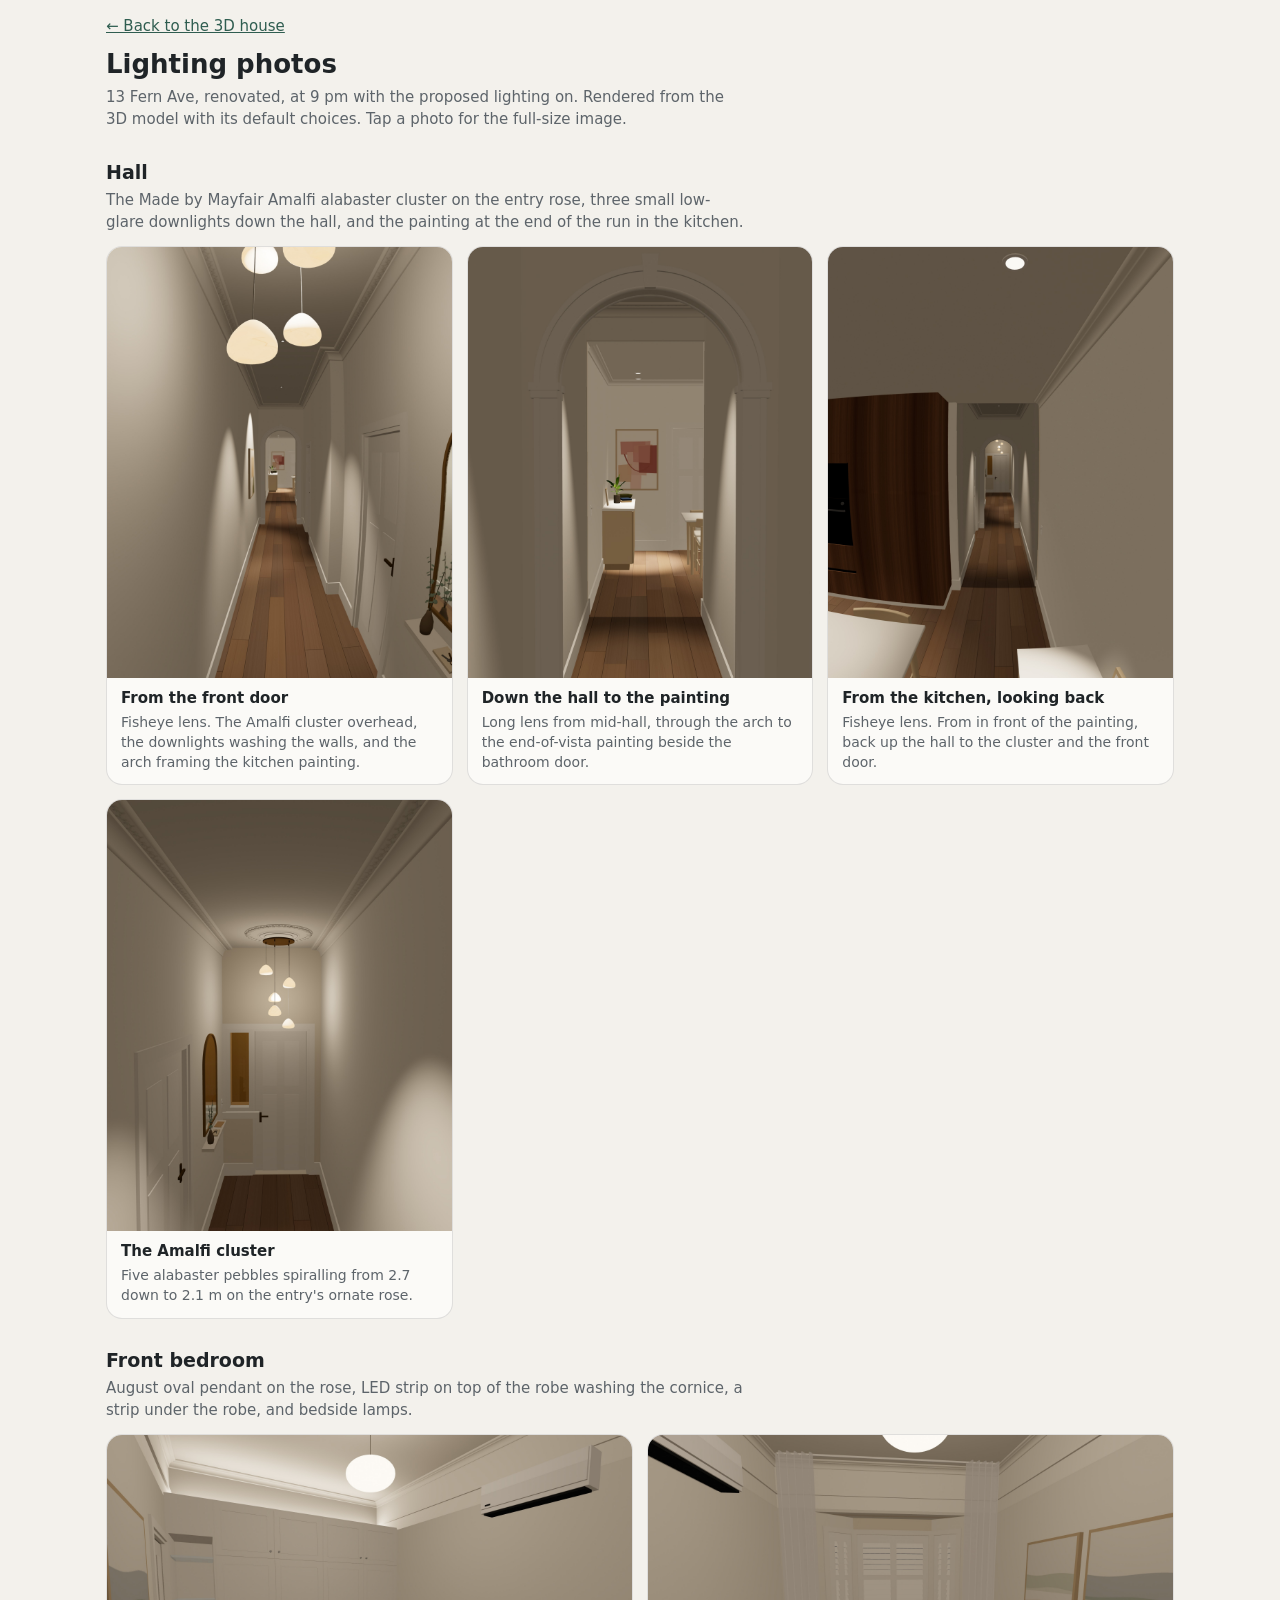
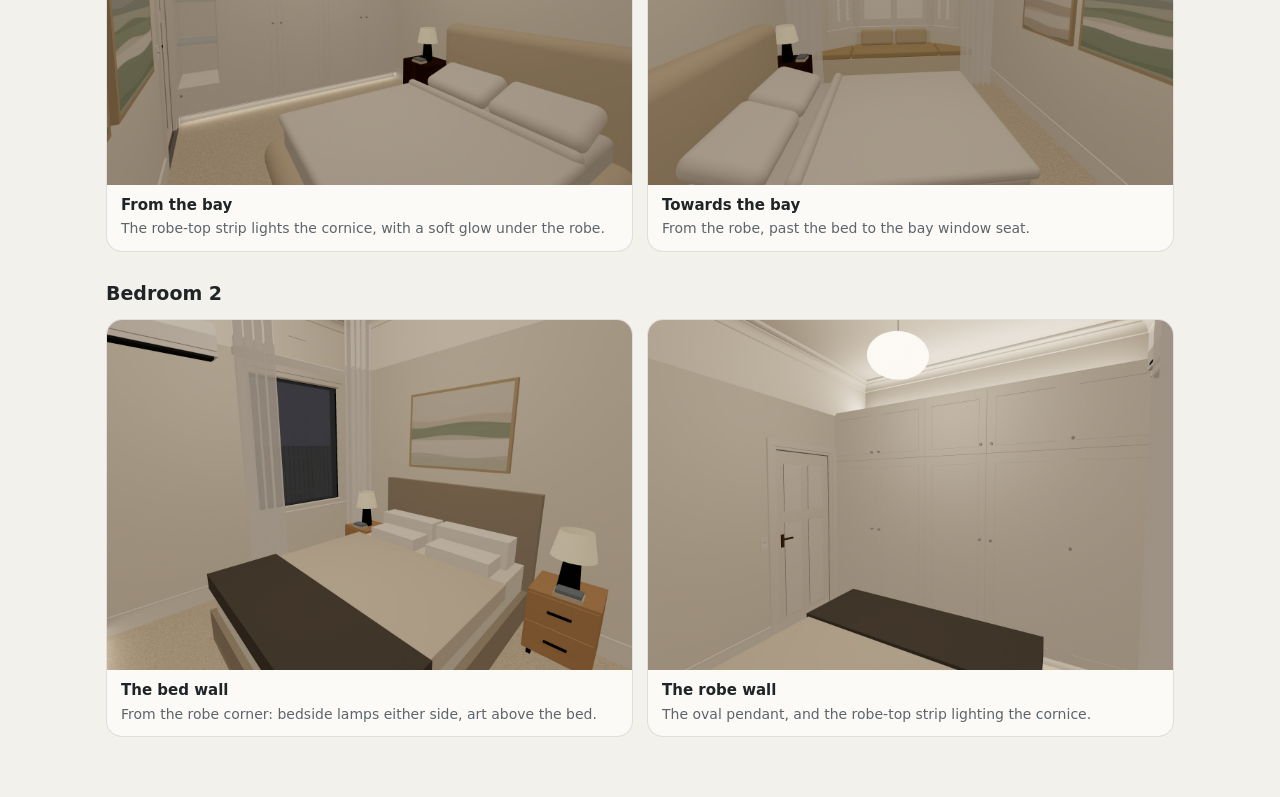
==== photos/index.html @ e70da835 "Update model" ====
<!doctype html>
<html lang="en">
<head>
<meta charset="utf-8">
<meta name="viewport" content="width=device-width, initial-scale=1, viewport-fit=cover">
<title>Lighting photos</title>
<style>
  :root { --bg: #f3f1ec; --card: #fbfaf7; --ink: #1f2427; --muted: #5d646a; --line: rgba(31,36,39,0.13); --accent: #2f5d50; color-scheme: light; }
  * { box-sizing: border-box; }
  body { margin: 0; background: var(--bg); color: var(--ink); font: 15px/1.45 system-ui, -apple-system, sans-serif; }
  main { max-width: 1100px; margin: 0 auto; padding: 16px 16px 60px; }
  a { color: var(--accent); }
  h1 { margin: 8px 0 4px; font-size: 26px; }
  h2 { margin: 28px 0 4px; font-size: 19px; }
  .sub { margin: 0 0 8px; color: var(--muted); max-width: 640px; }
  .grid { display: grid; gap: 14px; grid-template-columns: repeat(auto-fill, minmax(min(100%, 320px), 1fr)); margin-top: 12px; }
  .grid.wide { grid-template-columns: repeat(auto-fill, minmax(min(100%, 460px), 1fr)); }
  figure { margin: 0; background: var(--card); border: 1px solid var(--line); border-radius: 16px; overflow: hidden; }
  figure a { display: block; }
  img { display: block; width: 100%; height: auto; background: #2a2622; }
  figcaption { padding: 10px 14px 12px; color: var(--muted); font-size: 14px; }
  figcaption b { display: block; color: var(--ink); font-size: 15px; margin-bottom: 2px; }
</style>
</head>
<body>
<main>
  <a href="../renovated/">← Back to the 3D house</a>
  <h1>Lighting photos</h1>
  <p class="sub">13 Fern Ave, renovated, at 9 pm with the proposed lighting on. Rendered from the 3D model with its default choices. Tap a photo for the full-size image.</p>

  <h2>Hall</h2>
  <p class="sub">The Made by Mayfair Amalfi alabaster cluster on the entry rose, three small low-glare downlights down the hall, and the painting at the end of the run in the kitchen.</p>
  <div class="grid">
    <figure><a href="img/hall-vista.jpg"><img src="img/hall-vista.jpg" width="2000" height="2500" loading="lazy" alt="Hall at night from just inside the front door, the alabaster cluster overhead and the hall running to the kitchen painting"></a>
      <figcaption><b>From the front door</b>Fisheye lens. The Amalfi cluster overhead, the downlights washing the walls, and the arch framing the kitchen painting.</figcaption></figure>
    <figure><a href="img/hall-painting.jpg"><img src="img/hall-painting.jpg" width="2000" height="2500" loading="lazy" alt="Long-lens view through the hall arch to the painting on the kitchen wall"></a>
      <figcaption><b>Down the hall to the painting</b>Long lens from mid-hall, through the arch to the end-of-vista painting beside the bathroom door.</figcaption></figure>
    <figure><a href="img/hall-back.jpg"><img src="img/hall-back.jpg" width="2000" height="2500" loading="lazy" alt="From the kitchen looking back up the hall to the front door and the glowing cluster"></a>
      <figcaption><b>From the kitchen, looking back</b>Fisheye lens. From in front of the painting, back up the hall to the cluster and the front door.</figcaption></figure>
    <figure><a href="img/amalfi.jpg"><img src="img/amalfi.jpg" width="2000" height="2500" loading="lazy" alt="Close view of the five alabaster pebbles hanging from the ornate entry ceiling rose"></a>
      <figcaption><b>The Amalfi cluster</b>Five alabaster pebbles spiralling from 2.7 down to 2.1 m on the entry's ornate rose.</figcaption></figure>
  </div>

  <h2>Front bedroom</h2>
  <p class="sub">August oval pendant on the rose, LED strip on top of the robe washing the cornice, a strip under the robe, and bedside lamps.</p>
  <div class="grid wide">
    <figure><a href="img/front-bed.jpg"><img src="img/front-bed.jpg" width="3000" height="2000" loading="lazy" alt="Front bedroom at night from the bay, robe-top light washing the cornice, bed and lamp"></a>
      <figcaption><b>From the bay</b>The robe-top strip lights the cornice, with a soft glow under the robe.</figcaption></figure>
    <figure><a href="img/front-bed-2.jpg"><img src="img/front-bed-2.jpg" width="3000" height="2000" loading="lazy" alt="Front bedroom from the robe looking to the bay window seat, art on the right"></a>
      <figcaption><b>Towards the bay</b>From the robe, past the bed to the bay window seat.</figcaption></figure>
  </div>

  <h2>Bedroom 2</h2>
  <div class="grid wide">
    <figure><a href="img/bed2.jpg"><img src="img/bed2.jpg" width="3000" height="2000" loading="lazy" alt="Bedroom 2 at night, bed against the north wall with lamps either side"></a>
      <figcaption><b>The bed wall</b>From the robe corner: bedside lamps either side, art above the bed.</figcaption></figure>
    <figure><a href="img/bed2-robe.jpg"><img src="img/bed2-robe.jpg" width="3000" height="2000" loading="lazy" alt="Bedroom 2 robe wall with the oval pendant and the light on the cornice above the robe"></a>
      <figcaption><b>The robe wall</b>The oval pendant, and the robe-top strip lighting the cornice.</figcaption></figure>
  </div>
</main>
</body>
</html>
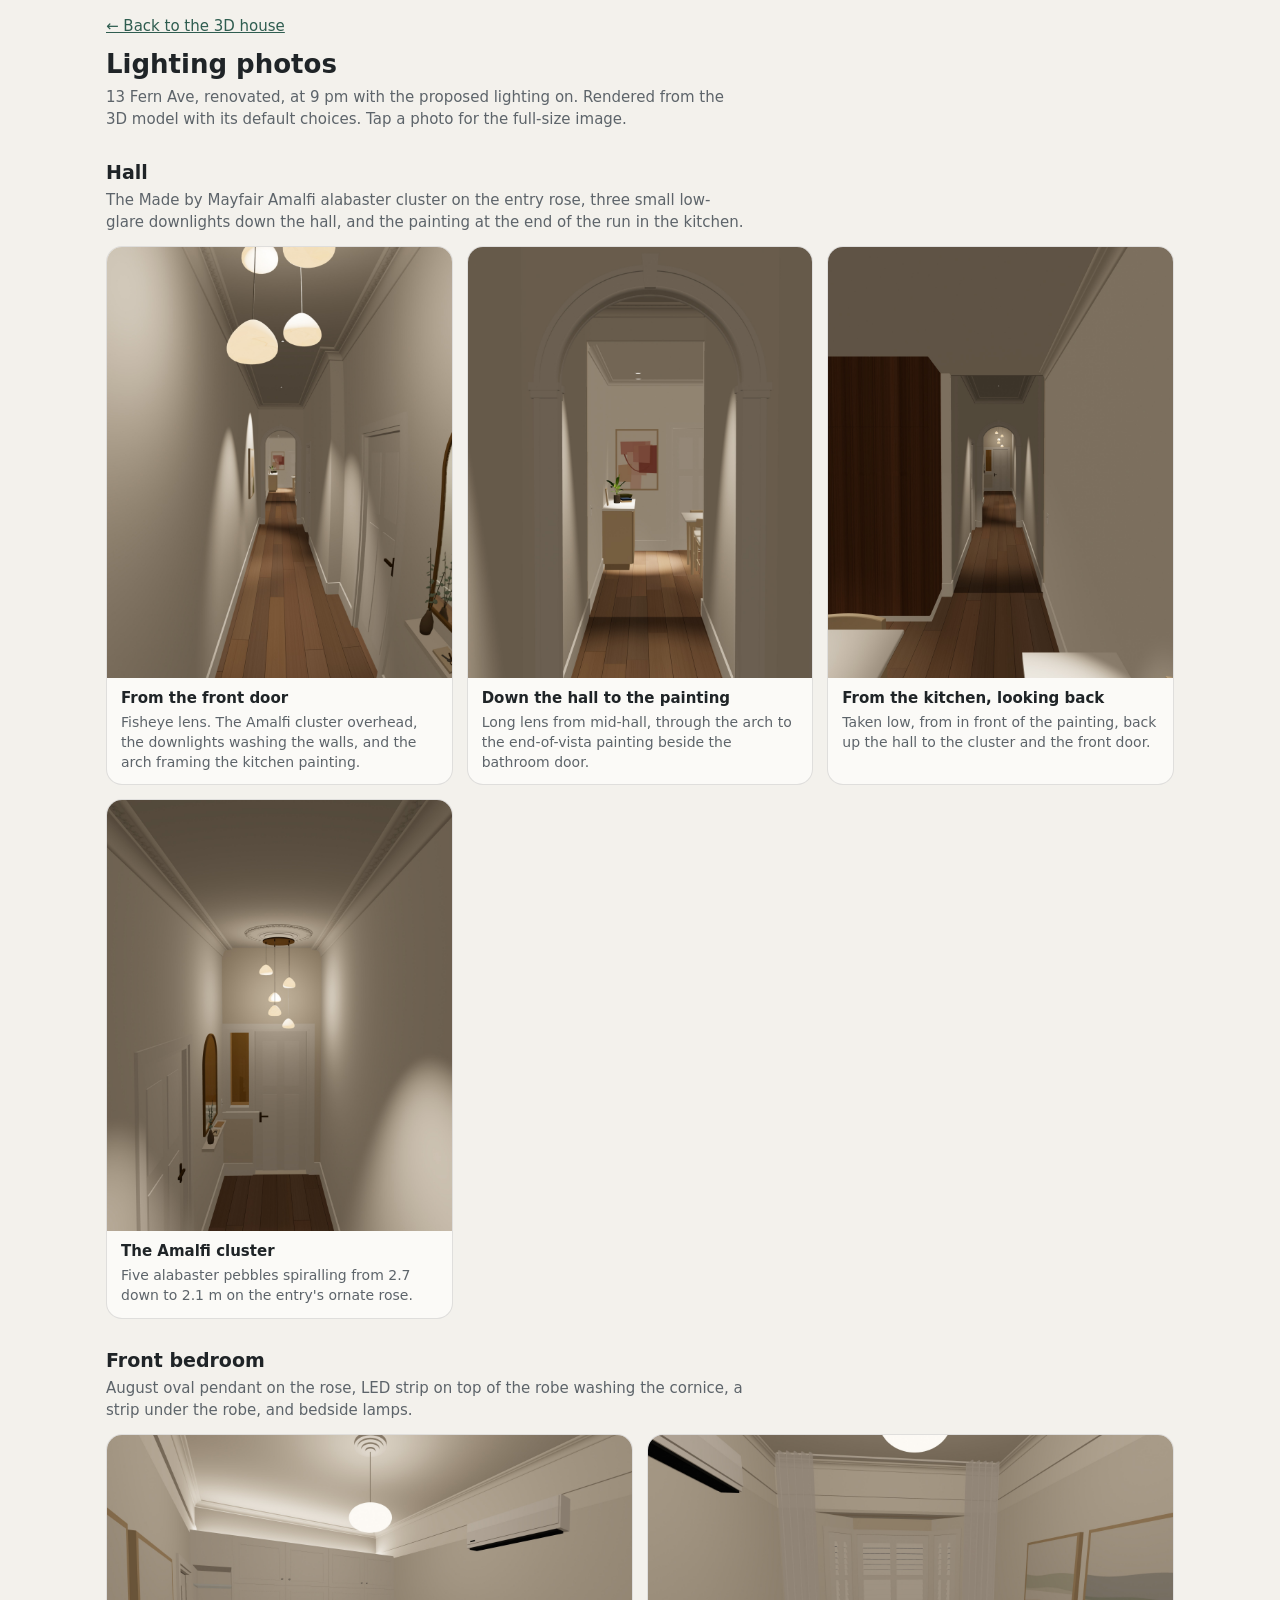
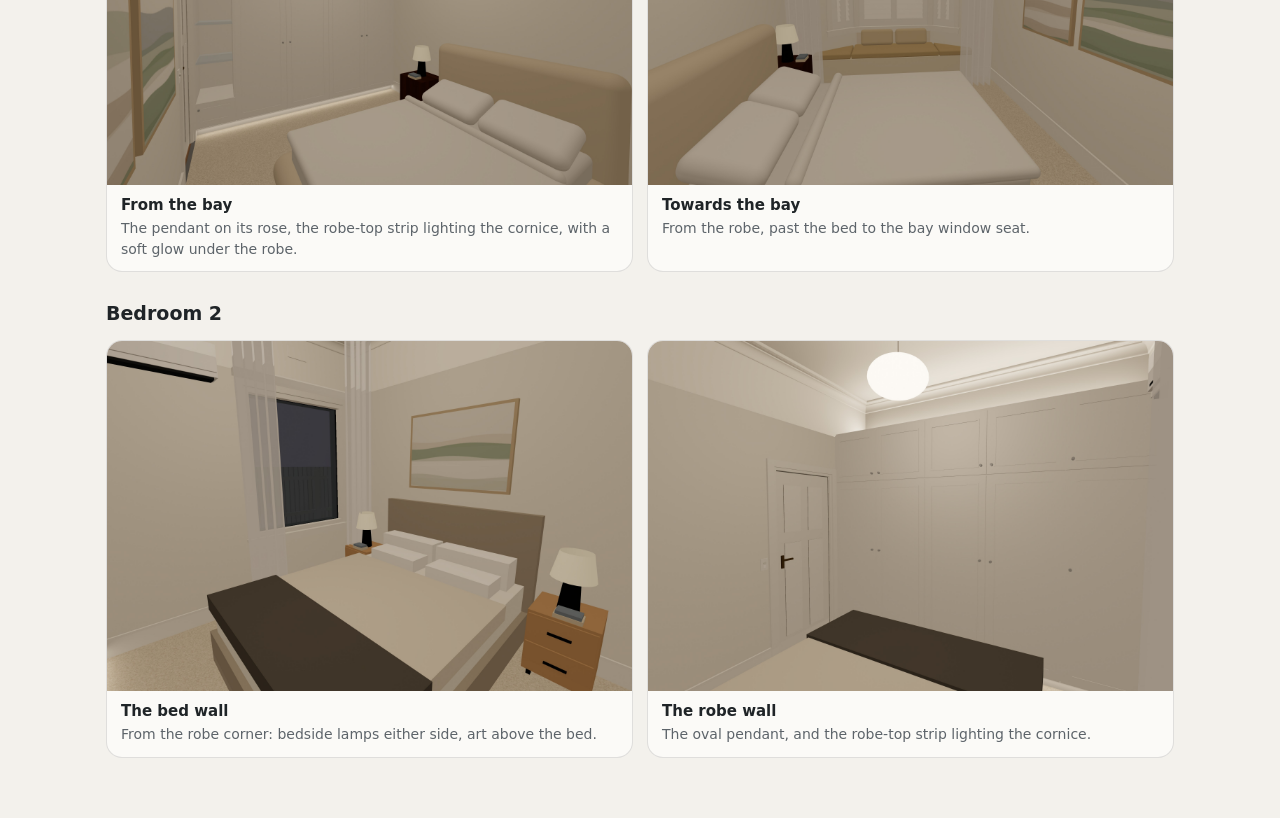
==== commit 10d98ea9: "Update model" ====
--- a/photos/index.html
+++ b/photos/index.html
@@ -35,8 +35,8 @@
       <figcaption><b>From the front door</b>Fisheye lens. The Amalfi cluster overhead, the downlights washing the walls, and the arch framing the kitchen painting.</figcaption></figure>
     <figure><a href="img/hall-painting.jpg"><img src="img/hall-painting.jpg" width="2000" height="2500" loading="lazy" alt="Long-lens view through the hall arch to the painting on the kitchen wall"></a>
       <figcaption><b>Down the hall to the painting</b>Long lens from mid-hall, through the arch to the end-of-vista painting beside the bathroom door.</figcaption></figure>
-    <figure><a href="img/hall-back.jpg"><img src="img/hall-back.jpg" width="2000" height="2500" loading="lazy" alt="From the kitchen looking back up the hall to the front door and the glowing cluster"></a>
-      <figcaption><b>From the kitchen, looking back</b>Fisheye lens. From in front of the painting, back up the hall to the cluster and the front door.</figcaption></figure>
+    <figure><a href="img/hall-back.jpg?v=2"><img src="img/hall-back.jpg?v=2" width="2000" height="2500" loading="lazy" alt="From the kitchen looking back up the hall to the front door and the glowing cluster"></a>
+      <figcaption><b>From the kitchen, looking back</b>Taken low, from in front of the painting, back up the hall to the cluster and the front door.</figcaption></figure>
     <figure><a href="img/amalfi.jpg"><img src="img/amalfi.jpg" width="2000" height="2500" loading="lazy" alt="Close view of the five alabaster pebbles hanging from the ornate entry ceiling rose"></a>
       <figcaption><b>The Amalfi cluster</b>Five alabaster pebbles spiralling from 2.7 down to 2.1 m on the entry's ornate rose.</figcaption></figure>
   </div>
@@ -44,8 +44,8 @@
   <h2>Front bedroom</h2>
   <p class="sub">August oval pendant on the rose, LED strip on top of the robe washing the cornice, a strip under the robe, and bedside lamps.</p>
   <div class="grid wide">
-    <figure><a href="img/front-bed.jpg"><img src="img/front-bed.jpg" width="3000" height="2000" loading="lazy" alt="Front bedroom at night from the bay, robe-top light washing the cornice, bed and lamp"></a>
-      <figcaption><b>From the bay</b>The robe-top strip lights the cornice, with a soft glow under the robe.</figcaption></figure>
+    <figure><a href="img/front-bed.jpg?v=2"><img src="img/front-bed.jpg?v=2" width="3000" height="2000" loading="lazy" alt="Front bedroom at night from the bay, robe-top light washing the cornice, bed and lamp"></a>
+      <figcaption><b>From the bay</b>The pendant on its rose, the robe-top strip lighting the cornice, with a soft glow under the robe.</figcaption></figure>
     <figure><a href="img/front-bed-2.jpg"><img src="img/front-bed-2.jpg" width="3000" height="2000" loading="lazy" alt="Front bedroom from the robe looking to the bay window seat, art on the right"></a>
       <figcaption><b>Towards the bay</b>From the robe, past the bed to the bay window seat.</figcaption></figure>
   </div>
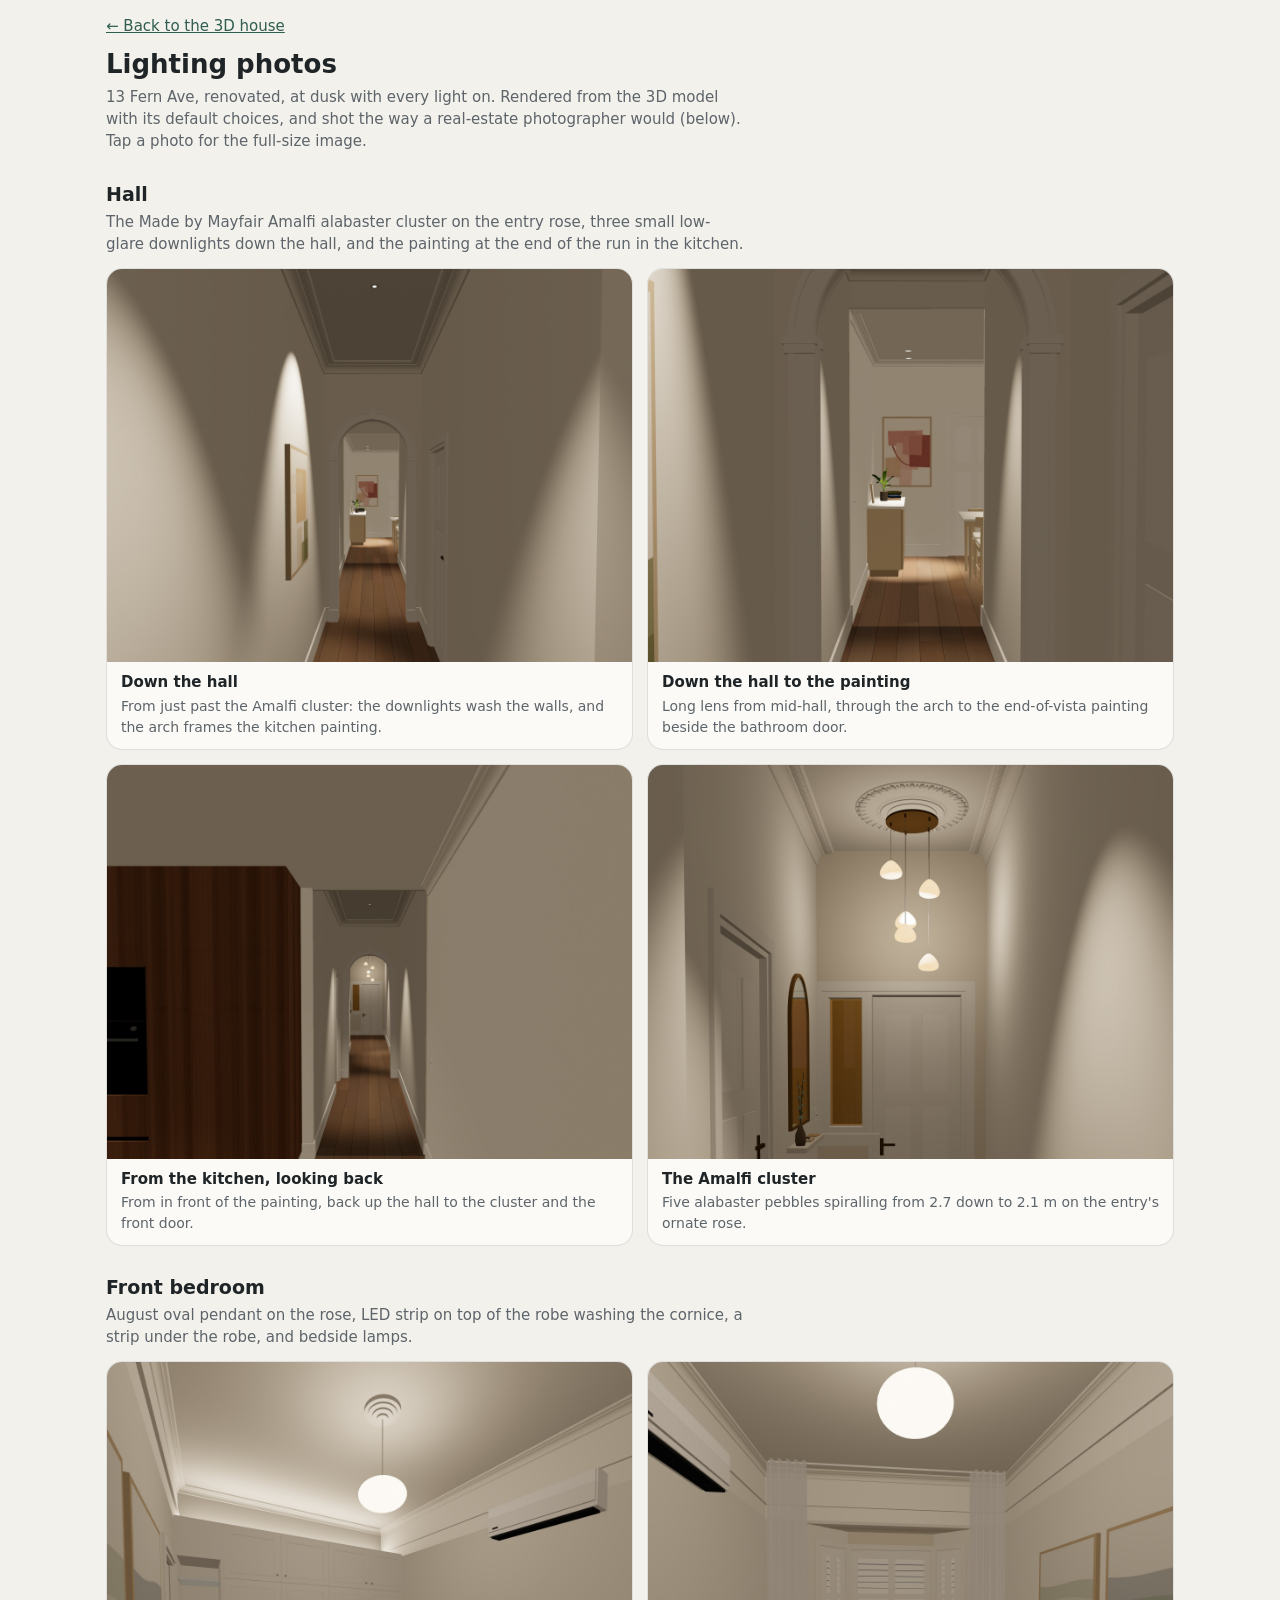
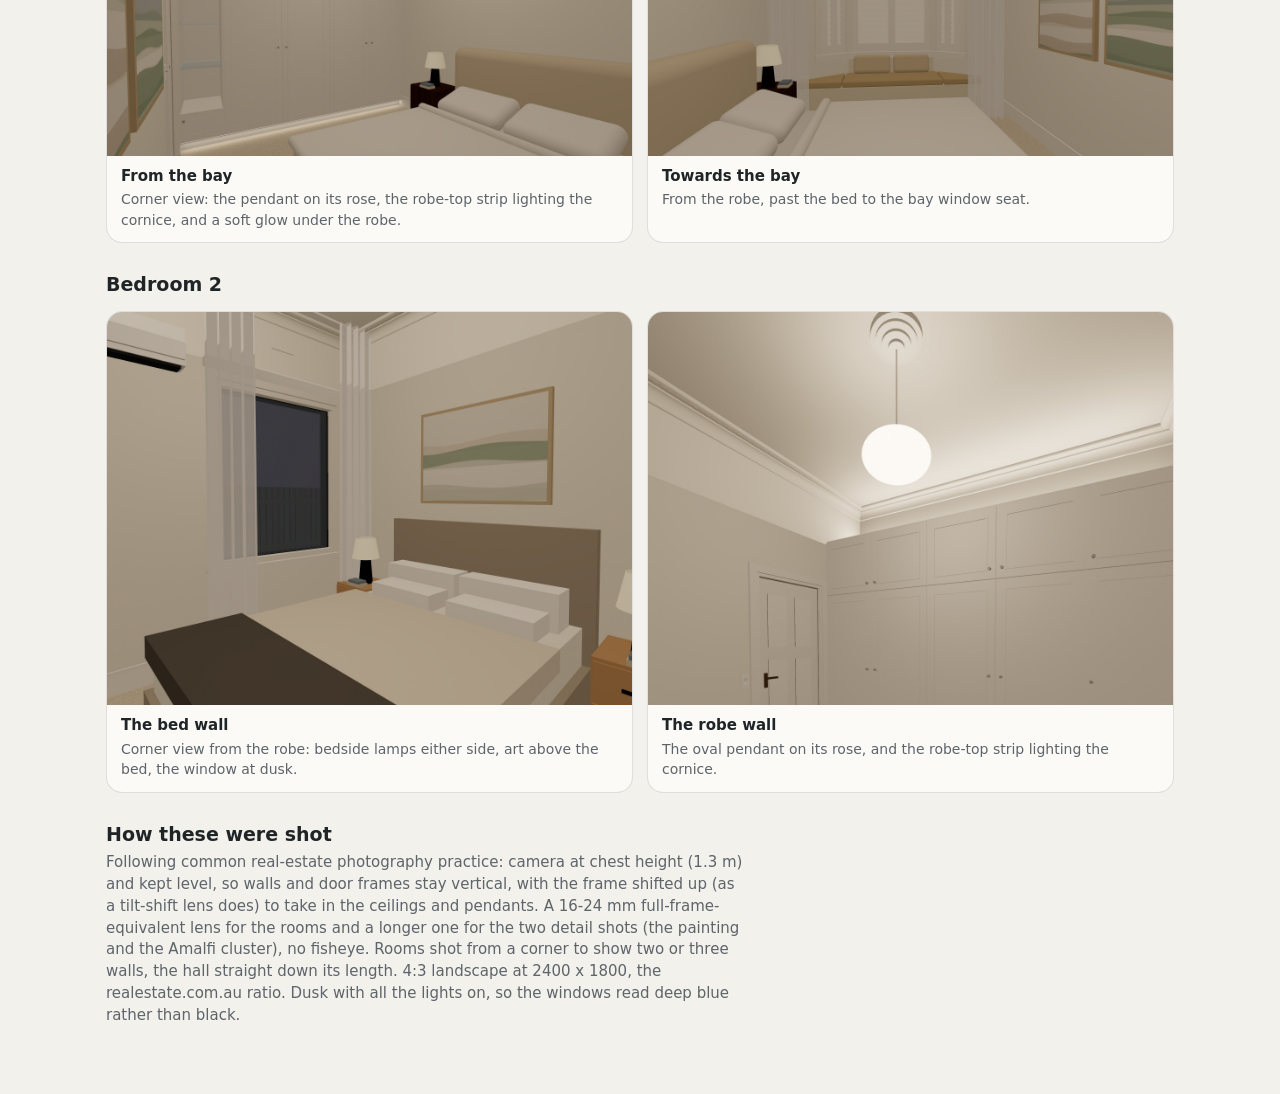
==== commit d052324c: "Update model" ====
--- a/photos/index.html
+++ b/photos/index.html
@@ -26,37 +26,39 @@
 <main>
   <a href="../renovated/">← Back to the 3D house</a>
   <h1>Lighting photos</h1>
-  <p class="sub">13 Fern Ave, renovated, at 9 pm with the proposed lighting on. Rendered from the 3D model with its default choices. Tap a photo for the full-size image.</p>
+  <p class="sub">13 Fern Ave, renovated, at dusk with every light on. Rendered from the 3D model with its default choices, and shot the way a real-estate photographer would (below). Tap a photo for the full-size image.</p>
 
   <h2>Hall</h2>
   <p class="sub">The Made by Mayfair Amalfi alabaster cluster on the entry rose, three small low-glare downlights down the hall, and the painting at the end of the run in the kitchen.</p>
-  <div class="grid">
-    <figure><a href="img/hall-vista.jpg"><img src="img/hall-vista.jpg" width="2000" height="2500" loading="lazy" alt="Hall at night from just inside the front door, the alabaster cluster overhead and the hall running to the kitchen painting"></a>
-      <figcaption><b>From the front door</b>Fisheye lens. The Amalfi cluster overhead, the downlights washing the walls, and the arch framing the kitchen painting.</figcaption></figure>
-    <figure><a href="img/hall-painting.jpg"><img src="img/hall-painting.jpg" width="2000" height="2500" loading="lazy" alt="Long-lens view through the hall arch to the painting on the kitchen wall"></a>
+  <div class="grid wide">
+    <figure><a href="img/hall-vista.jpg?v=3"><img src="img/hall-vista.jpg?v=3" width="2400" height="1800" loading="lazy" alt="Hall at dusk, downlights washing the walls, through the arch to the kitchen painting"></a>
+      <figcaption><b>Down the hall</b>From just past the Amalfi cluster: the downlights wash the walls, and the arch frames the kitchen painting.</figcaption></figure>
+    <figure><a href="img/hall-painting.jpg?v=3"><img src="img/hall-painting.jpg?v=3" width="2400" height="1800" loading="lazy" alt="Long-lens view through the hall arch to the painting on the kitchen wall"></a>
       <figcaption><b>Down the hall to the painting</b>Long lens from mid-hall, through the arch to the end-of-vista painting beside the bathroom door.</figcaption></figure>
-    <figure><a href="img/hall-back.jpg?v=2"><img src="img/hall-back.jpg?v=2" width="2000" height="2500" loading="lazy" alt="From the kitchen looking back up the hall to the front door and the glowing cluster"></a>
-      <figcaption><b>From the kitchen, looking back</b>Taken low, from in front of the painting, back up the hall to the cluster and the front door.</figcaption></figure>
-    <figure><a href="img/amalfi.jpg"><img src="img/amalfi.jpg" width="2000" height="2500" loading="lazy" alt="Close view of the five alabaster pebbles hanging from the ornate entry ceiling rose"></a>
+    <figure><a href="img/hall-back.jpg?v=3"><img src="img/hall-back.jpg?v=3" width="2400" height="1800" loading="lazy" alt="From the kitchen looking back up the hall to the front door and the glowing cluster"></a>
+      <figcaption><b>From the kitchen, looking back</b>From in front of the painting, back up the hall to the cluster and the front door.</figcaption></figure>
+    <figure><a href="img/amalfi.jpg?v=3"><img src="img/amalfi.jpg?v=3" width="2400" height="1800" loading="lazy" alt="Close view of the five alabaster pebbles hanging from the ornate entry ceiling rose"></a>
       <figcaption><b>The Amalfi cluster</b>Five alabaster pebbles spiralling from 2.7 down to 2.1 m on the entry's ornate rose.</figcaption></figure>
   </div>
 
   <h2>Front bedroom</h2>
   <p class="sub">August oval pendant on the rose, LED strip on top of the robe washing the cornice, a strip under the robe, and bedside lamps.</p>
   <div class="grid wide">
-    <figure><a href="img/front-bed.jpg?v=2"><img src="img/front-bed.jpg?v=2" width="3000" height="2000" loading="lazy" alt="Front bedroom at night from the bay, robe-top light washing the cornice, bed and lamp"></a>
-      <figcaption><b>From the bay</b>The pendant on its rose, the robe-top strip lighting the cornice, with a soft glow under the robe.</figcaption></figure>
-    <figure><a href="img/front-bed-2.jpg"><img src="img/front-bed-2.jpg" width="3000" height="2000" loading="lazy" alt="Front bedroom from the robe looking to the bay window seat, art on the right"></a>
+    <figure><a href="img/front-bed.jpg?v=3"><img src="img/front-bed.jpg?v=3" width="2400" height="1800" loading="lazy" alt="Front bedroom at night from the bay, robe-top light washing the cornice, bed and lamp"></a>
+      <figcaption><b>From the bay</b>Corner view: the pendant on its rose, the robe-top strip lighting the cornice, and a soft glow under the robe.</figcaption></figure>
+    <figure><a href="img/front-bed-2.jpg?v=3"><img src="img/front-bed-2.jpg?v=3" width="2400" height="1800" loading="lazy" alt="Front bedroom from the robe looking to the bay window seat, art on the right"></a>
       <figcaption><b>Towards the bay</b>From the robe, past the bed to the bay window seat.</figcaption></figure>
   </div>
 
   <h2>Bedroom 2</h2>
   <div class="grid wide">
-    <figure><a href="img/bed2.jpg"><img src="img/bed2.jpg" width="3000" height="2000" loading="lazy" alt="Bedroom 2 at night, bed against the north wall with lamps either side"></a>
-      <figcaption><b>The bed wall</b>From the robe corner: bedside lamps either side, art above the bed.</figcaption></figure>
-    <figure><a href="img/bed2-robe.jpg"><img src="img/bed2-robe.jpg" width="3000" height="2000" loading="lazy" alt="Bedroom 2 robe wall with the oval pendant and the light on the cornice above the robe"></a>
-      <figcaption><b>The robe wall</b>The oval pendant, and the robe-top strip lighting the cornice.</figcaption></figure>
+    <figure><a href="img/bed2.jpg?v=3"><img src="img/bed2.jpg?v=3" width="2400" height="1800" loading="lazy" alt="Bedroom 2 at night, bed against the north wall with lamps either side"></a>
+      <figcaption><b>The bed wall</b>Corner view from the robe: bedside lamps either side, art above the bed, the window at dusk.</figcaption></figure>
+    <figure><a href="img/bed2-robe.jpg?v=3"><img src="img/bed2-robe.jpg?v=3" width="2400" height="1800" loading="lazy" alt="Bedroom 2 robe wall with the oval pendant and the light on the cornice above the robe"></a>
+      <figcaption><b>The robe wall</b>The oval pendant on its rose, and the robe-top strip lighting the cornice.</figcaption></figure>
   </div>
+  <h2>How these were shot</h2>
+  <p class="sub">Following common real-estate photography practice: camera at chest height (1.3 m) and kept level, so walls and door frames stay vertical, with the frame shifted up (as a tilt-shift lens does) to take in the ceilings and pendants. A 16-24 mm full-frame-equivalent lens for the rooms and a longer one for the two detail shots (the painting and the Amalfi cluster), no fisheye. Rooms shot from a corner to show two or three walls, the hall straight down its length. 4:3 landscape at 2400 x 1800, the realestate.com.au ratio. Dusk with all the lights on, so the windows read deep blue rather than black.</p>
 </main>
 </body>
 </html>
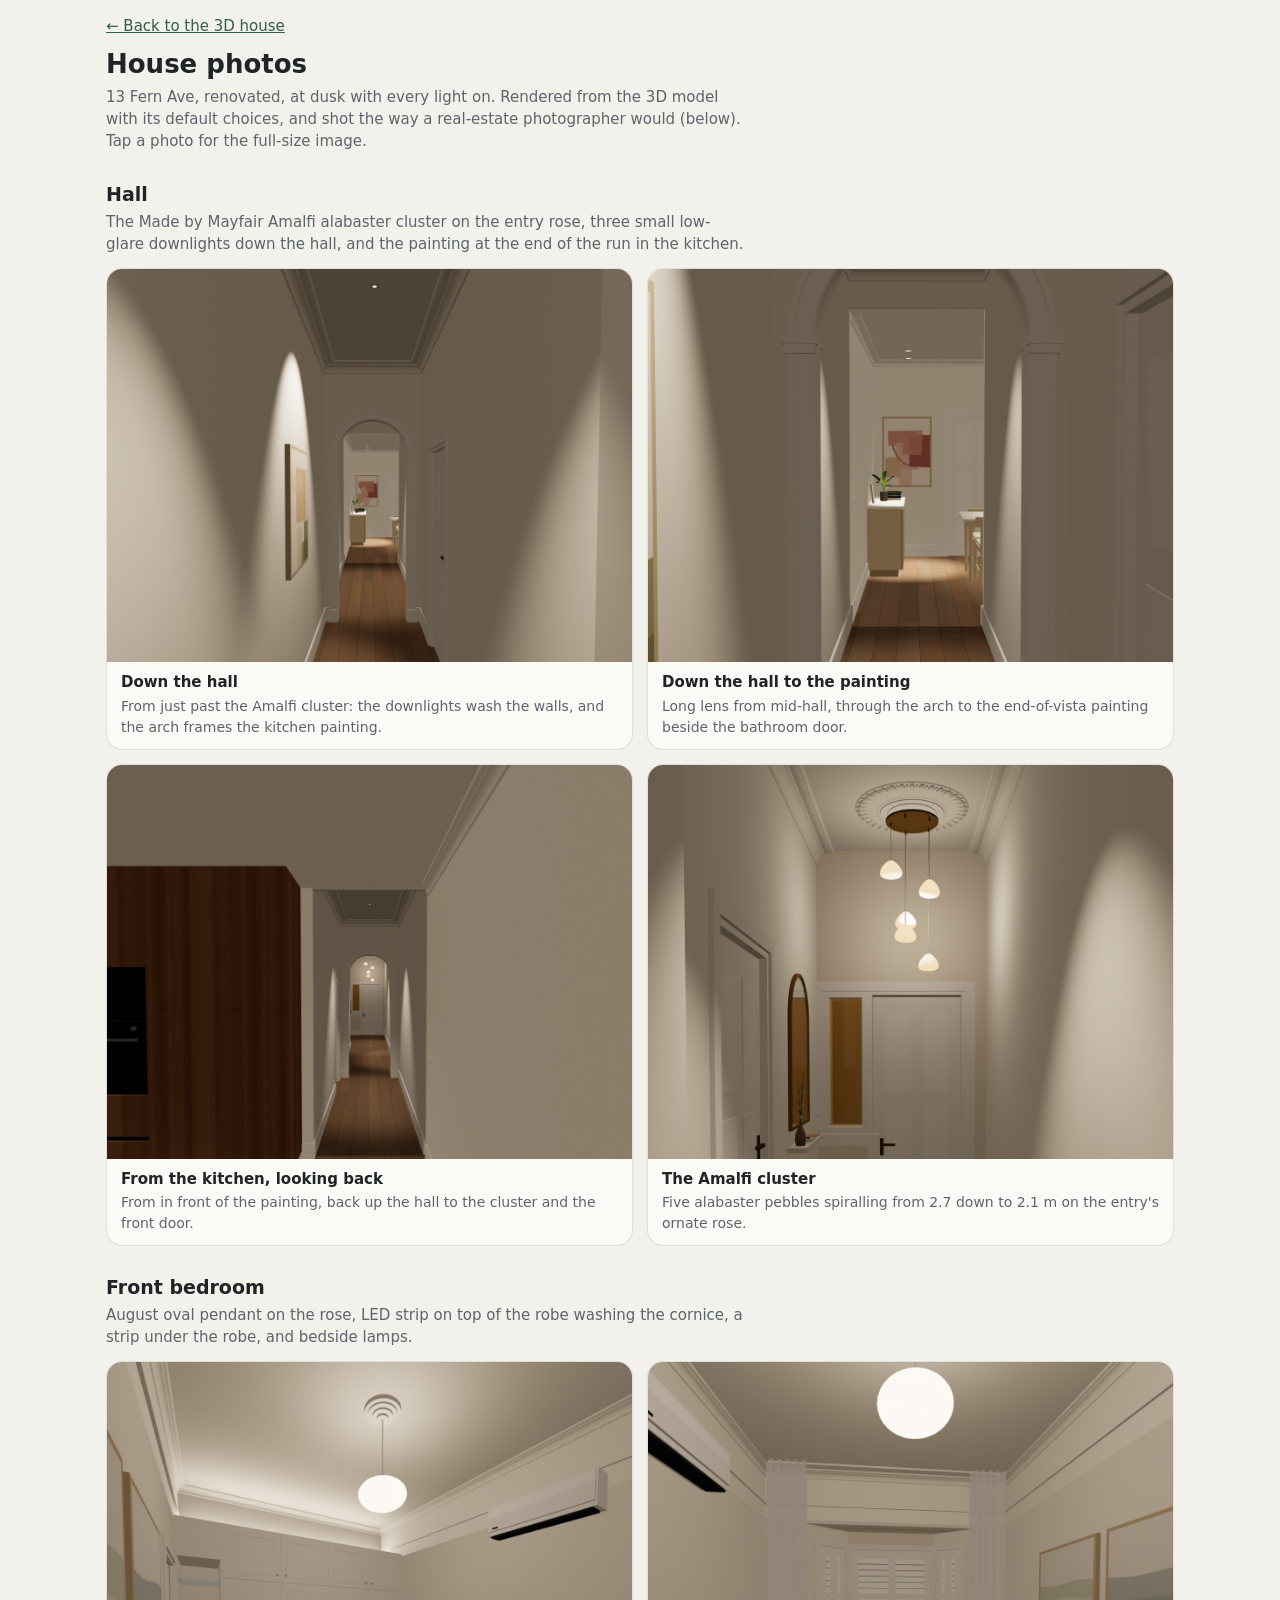
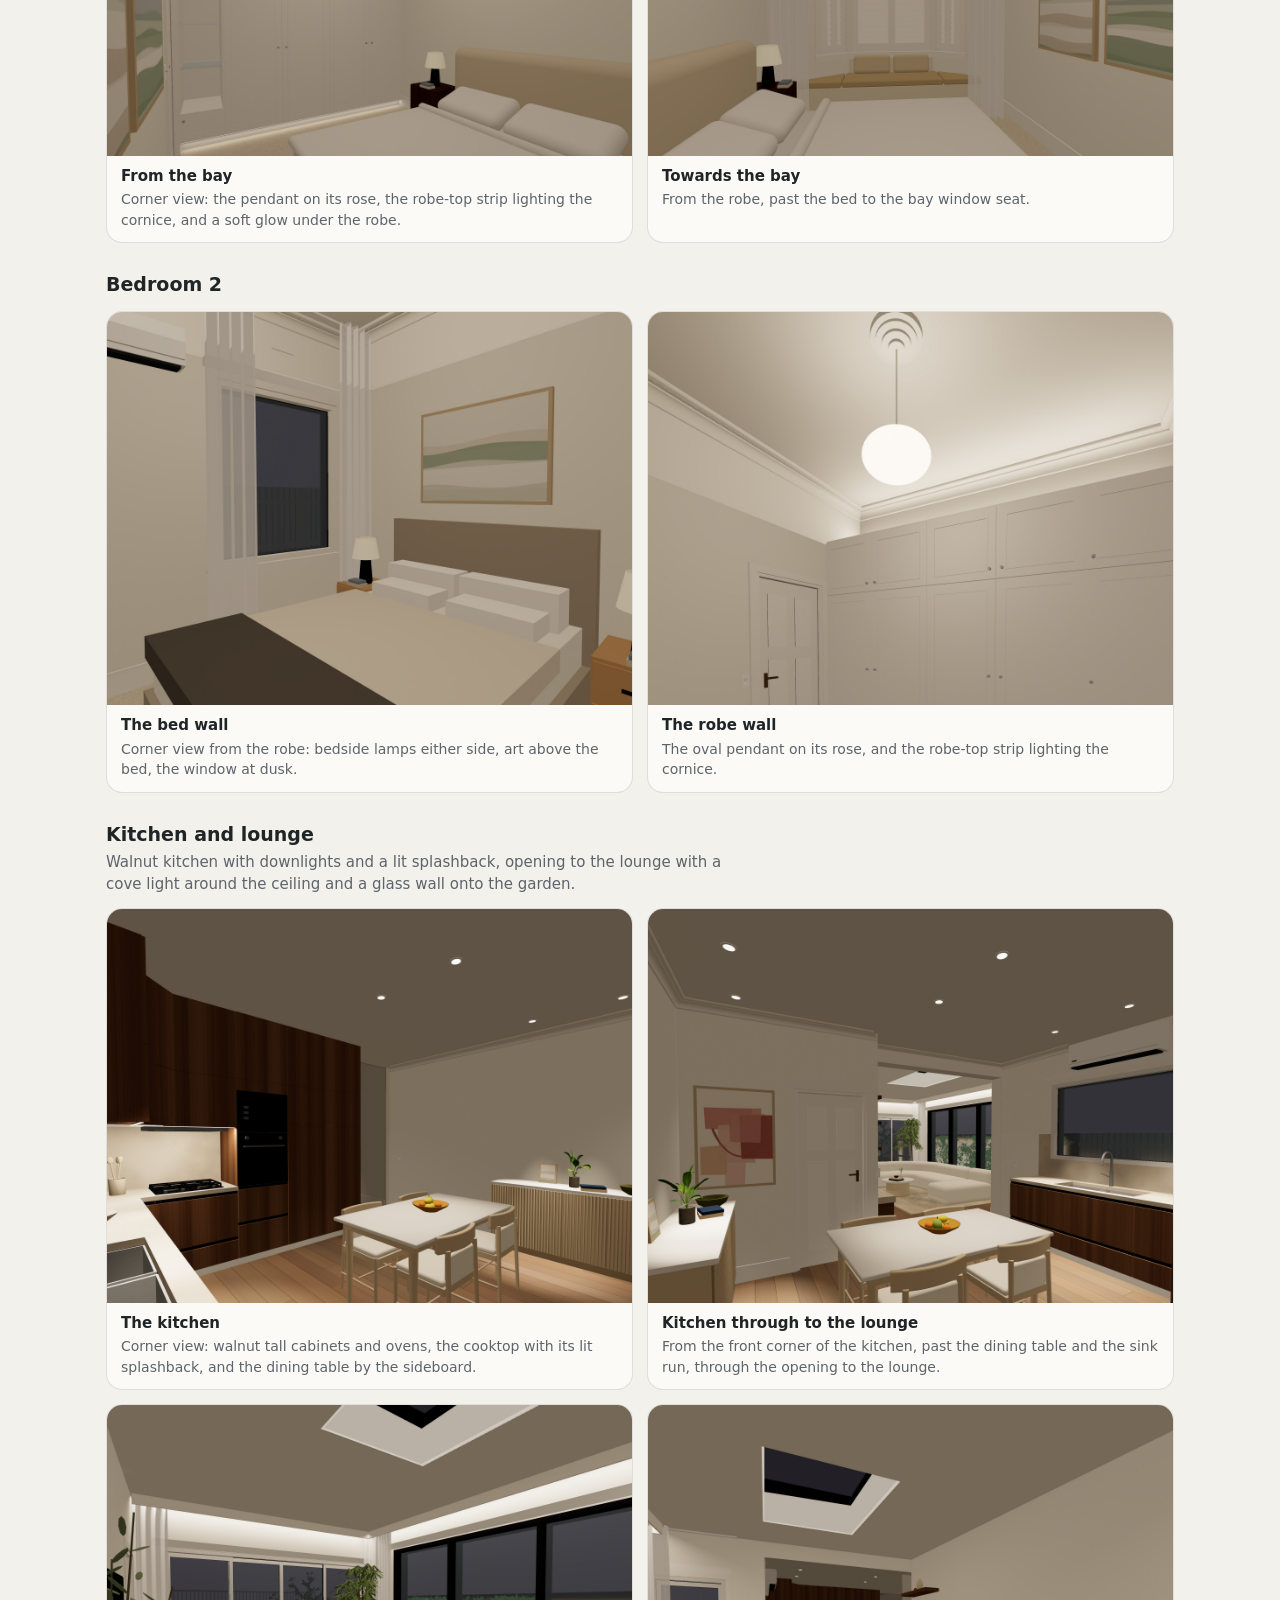
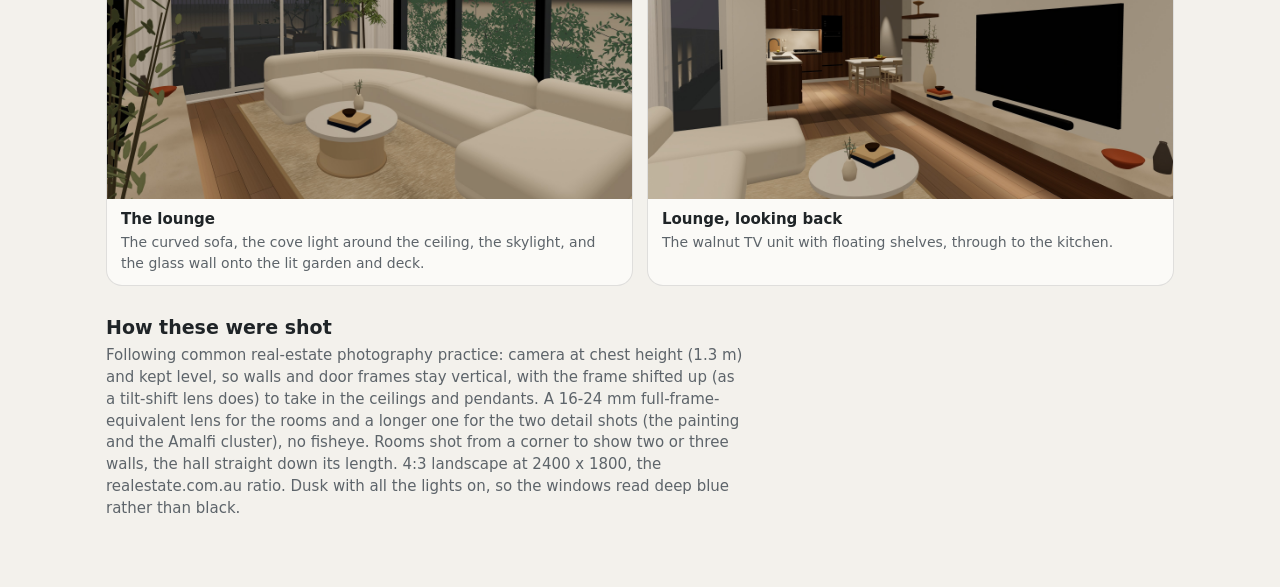
==== commit 4aacd41c: "Update model" ====
--- a/photos/index.html
+++ b/photos/index.html
@@ -3,7 +3,7 @@
 <head>
 <meta charset="utf-8">
 <meta name="viewport" content="width=device-width, initial-scale=1, viewport-fit=cover">
-<title>Lighting photos</title>
+<title>House photos</title>
 <style>
   :root { --bg: #f3f1ec; --card: #fbfaf7; --ink: #1f2427; --muted: #5d646a; --line: rgba(31,36,39,0.13); --accent: #2f5d50; color-scheme: light; }
   * { box-sizing: border-box; }
@@ -25,7 +25,7 @@
 <body>
 <main>
   <a href="../renovated/">← Back to the 3D house</a>
-  <h1>Lighting photos</h1>
+  <h1>House photos</h1>
   <p class="sub">13 Fern Ave, renovated, at dusk with every light on. Rendered from the 3D model with its default choices, and shot the way a real-estate photographer would (below). Tap a photo for the full-size image.</p>
 
   <h2>Hall</h2>
@@ -57,6 +57,19 @@
     <figure><a href="img/bed2-robe.jpg?v=3"><img src="img/bed2-robe.jpg?v=3" width="2400" height="1800" loading="lazy" alt="Bedroom 2 robe wall with the oval pendant and the light on the cornice above the robe"></a>
       <figcaption><b>The robe wall</b>The oval pendant on its rose, and the robe-top strip lighting the cornice.</figcaption></figure>
   </div>
+  <h2>Kitchen and lounge</h2>
+  <p class="sub">Walnut kitchen with downlights and a lit splashback, opening to the lounge with a cove light around the ceiling and a glass wall onto the garden.</p>
+  <div class="grid wide">
+    <figure><a href="img/kitchen.jpg?v=3"><img src="img/kitchen.jpg?v=3" width="2400" height="1800" loading="lazy" alt="Kitchen corner at dusk: walnut tall cabinets and ovens, cooktop with lit splashback, dining table and sideboard"></a>
+      <figcaption><b>The kitchen</b>Corner view: walnut tall cabinets and ovens, the cooktop with its lit splashback, and the dining table by the sideboard.</figcaption></figure>
+    <figure><a href="img/kitchen-2.jpg?v=3"><img src="img/kitchen-2.jpg?v=3" width="2400" height="1800" loading="lazy" alt="From the kitchen past the dining table through the opening to the lounge and its glass wall"></a>
+      <figcaption><b>Kitchen through to the lounge</b>From the front corner of the kitchen, past the dining table and the sink run, through the opening to the lounge.</figcaption></figure>
+    <figure><a href="img/lounge.jpg?v=3"><img src="img/lounge.jpg?v=3" width="2400" height="1800" loading="lazy" alt="Lounge at dusk: curved sofa, ceiling cove light, glass wall onto the lit garden and deck"></a>
+      <figcaption><b>The lounge</b>The curved sofa, the cove light around the ceiling, the skylight, and the glass wall onto the lit garden and deck.</figcaption></figure>
+    <figure><a href="img/lounge-2.jpg?v=3"><img src="img/lounge-2.jpg?v=3" width="2400" height="1800" loading="lazy" alt="Lounge looking back past the walnut TV wall and floating shelves to the kitchen"></a>
+      <figcaption><b>Lounge, looking back</b>The walnut TV unit with floating shelves, through to the kitchen.</figcaption></figure>
+  </div>
+
   <h2>How these were shot</h2>
   <p class="sub">Following common real-estate photography practice: camera at chest height (1.3 m) and kept level, so walls and door frames stay vertical, with the frame shifted up (as a tilt-shift lens does) to take in the ceilings and pendants. A 16-24 mm full-frame-equivalent lens for the rooms and a longer one for the two detail shots (the painting and the Amalfi cluster), no fisheye. Rooms shot from a corner to show two or three walls, the hall straight down its length. 4:3 landscape at 2400 x 1800, the realestate.com.au ratio. Dusk with all the lights on, so the windows read deep blue rather than black.</p>
 </main>
